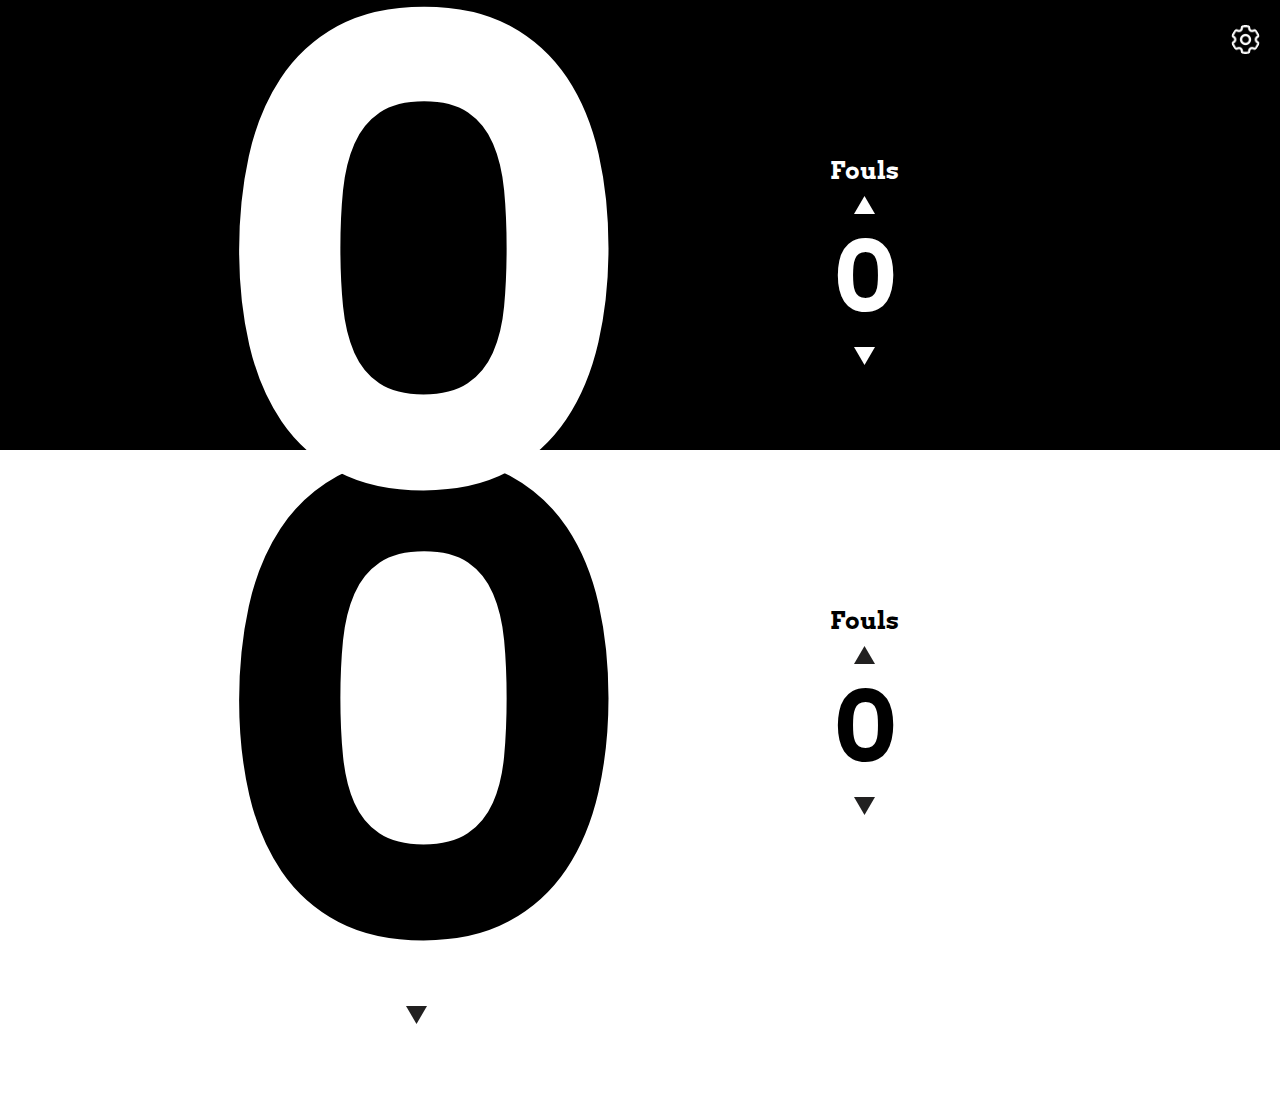
==== index.html @ b9ec0912 "space for pause and refrfesh icon" ====
<!DOCTYPE html>
<html lang="en">
<head>
    <meta charset="UTF-8">
    <meta http-equiv="X-UA-Compatible" content="IE=edge">
    <meta name="viewport" content="width=device-width, initial-scale=1.0">
    <link rel="stylesheet" href="./css/styles.css">
    <title>Score App</title>
</head>
<body>
  <section>
    <div class="black_side">
        <img src="images/setting@2x.png" class="settings">
        
        <h1 contenteditable>Team A</h1>
        <div class="flexbox">
            <div class="whitescore">
            
                <img src="images/Polygon -1@2x.png">
                <h2 class="score">0</h2>
                <img src="images/Polygon -2@2x.png" >
            </div>
            <div class="whitefoul">
                <h2>Fouls</h2>
                <img src="images/Polygon -1@2x.png" alt="">
                <h2 class="fouls">0</h2>
                <img src="images/Polygon -2@2x.png">
                
                
            </div>
        </div>
    </div>
    
    <div class="white_side">
        <h1 contenteditable="true">Team B</h1>
        <div class="flexboxer">
        <div class="blackscore">
            <img src="images/Polygon 1@2x.png" alt="">
            <h2 class="bscore">0</h2>
            <img src="images/Polygon 2@2x.png">
        </div>
        <div class="blackfoul">
            <h2>Fouls</h2>
            <img src="images/Polygon 1@2x.png">
            <h2 class="bfouls">0</h2>
            <img src="images/Polygon 2@2x.png">
        </div>
        </div>
    </div>
    

  </section>
  </div>
   
</body>
</html>
---- css/styles.css ----
@import url('https://fonts.googleapis.com/css2?family=Arvo:ital,wght@0,400;0,700;1,400;1,700&display=swap');

body{
    margin: 0;
    padding: 0;
    font-family: "Arvo", serif;
}

section{
        width: 100%;
        height: 100vh;
}
.black_side{
    text-align: center;
    width: 100%;
    height: 50%;
    color: white;
    background-color: black;
    position: relative;
    display: flex;
    flex-direction: column;
    justify-content: center;
    
}
.white_side{
    display: flex;
    flex-direction: column;
    justify-content: center;
    text-align: center;
    width: 100%;
    height: 50%;  

}

h1{
    /* padding-top: 50px; */
    margin: 0%;
    font-size: 45px;
    width: fit-content;
    margin:0 auto;
}


/* Code syntax for settings icon*/

.settings{
    position: absolute;
    right:20px;
    top: 25px;
}

/*Flexbox codes begin here*/

.flexbox{
    display: flex;
    align-items: center;
    justify-content: center;
    margin-top: 20px;
    
}

.whitescore,.whitefoul{
    width: 35%;
   /* border: red solid 1px; */
}

h2{
    margin: 0;
    margin-bottom: 10px;
}

.score{
    font-size: clamp(.5rem,50vw,65rem);
    height: fit-content;
    line-height: .9;
}

.fouls{
    font-size: 6rem;
}
.flexboxer{
    display: flex;
    align-items: center;
    justify-content: center;
    margin-top: 20px;
}
.blackscore,.blackfoul{
    width: 35%;
}
.bscore{
     font-size: clamp(.5rem,50vw,65rem);
     height: fit-content;
     line-height: .9;
}
.bfouls{
    font-size: 6rem;
}
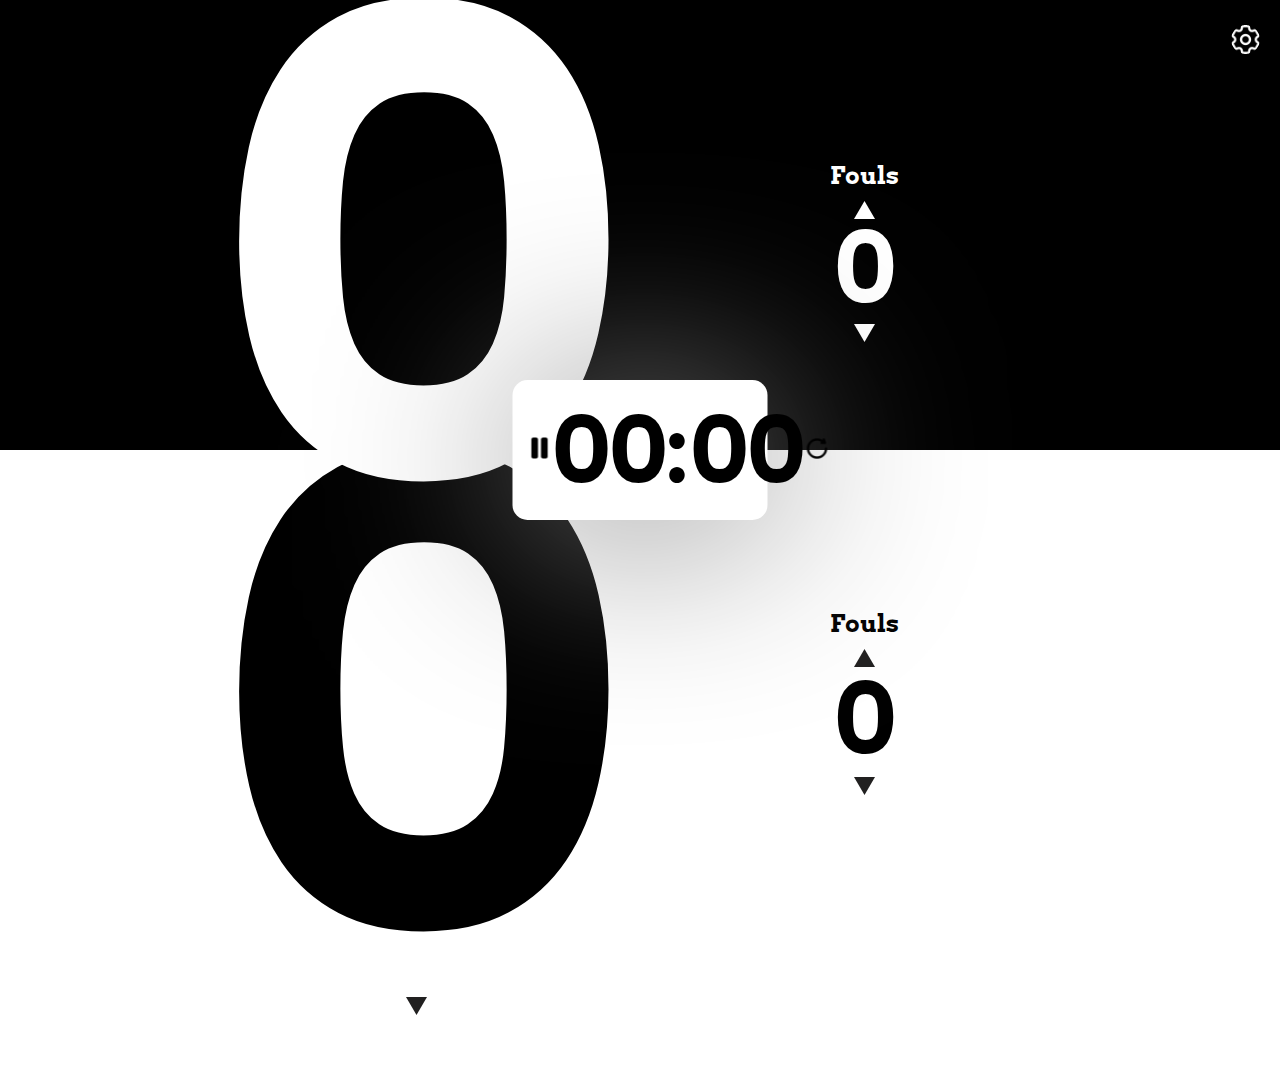
==== commit 48a943c8: "FIrst Commit" ====
--- a/index.html
+++ b/index.html
@@ -16,9 +16,9 @@
         <div class="flexbox">
             <div class="whitescore">
             
-                <img src="images/Polygon -1@2x.png">
+                <img src="images/Polygon -1@2x.png" class="white_arrow_up" onclick="scoreUp()">
                 <h2 class="score">0</h2>
-                <img src="images/Polygon -2@2x.png" >
+                <img src="images/Polygon -2@2x.png" class="white_arrow_down" onclick="scoreDown()">
             </div>
             <div class="whitefoul">
                 <h2>Fouls</h2>
@@ -48,9 +48,26 @@
         </div>
     </div>
     
+    <!-- Timer codes start here -->
+    <div class="timer_parent">
+        <div class="timer_child">
+            <div class="pause_button">
+                <img src="./images/pause.png" alt="pause pause_button">
+            </div>
+        <div class="timer">
+            <h1>00:00</h1>
+        </div>
+        <div class="reset_button">
+            <img src="./images/reset.png" alt="">
+        </div>
+        </div>
+        
+    </div>
 
   </section>
   </div>
    
+  <script src="./js/index.js"></script>
+
 </body>
 </html>--- a/css/styles.css
+++ b/css/styles.css
@@ -6,9 +6,14 @@
     font-family: "Arvo", serif;
 }
 
+img{
+    cursor: pointer;
+}
+
 section{
         width: 100%;
         height: 100vh;
+        position: relative;
 }
 .black_side{
     text-align: center;
@@ -35,7 +40,7 @@
 h1{
     /* padding-top: 50px; */
     margin: 0%;
-    font-size: 45px;
+    font-size: 30px;
     width: fit-content;
     margin:0 auto;
 }
@@ -73,10 +78,12 @@
     font-size: clamp(.5rem,50vw,65rem);
     height: fit-content;
     line-height: .9;
+    pointer-events: none;
 }
 
 .fouls{
     font-size: 6rem;
+    line-height: .95;
 }
 .flexboxer{
     display: flex;
@@ -94,5 +101,32 @@
 }
 .bfouls{
     font-size: 6rem;
+    line-height: 1;
 }
 
+/* Styling for timer starts here */
+
+.timer_parent{
+    position: absolute;
+    background-color: white;
+    top: 50%;
+    left: 50%;
+    transform: translate(-50%,-50%);
+    width: 225px;
+    padding: 15px;
+    border-radius: 15px;
+    filter: drop-shadow(0px 9px 100px rgb(135, 135, 135));
+    
+}
+
+.timer_child{
+    display: flex;
+    align-items: center;
+    justify-content: space-evenly;
+}
+
+.timer h1{
+    font-size: clamp(1rem,7vw,6.5rem);
+}
+
+/* Styling for timer ends here */
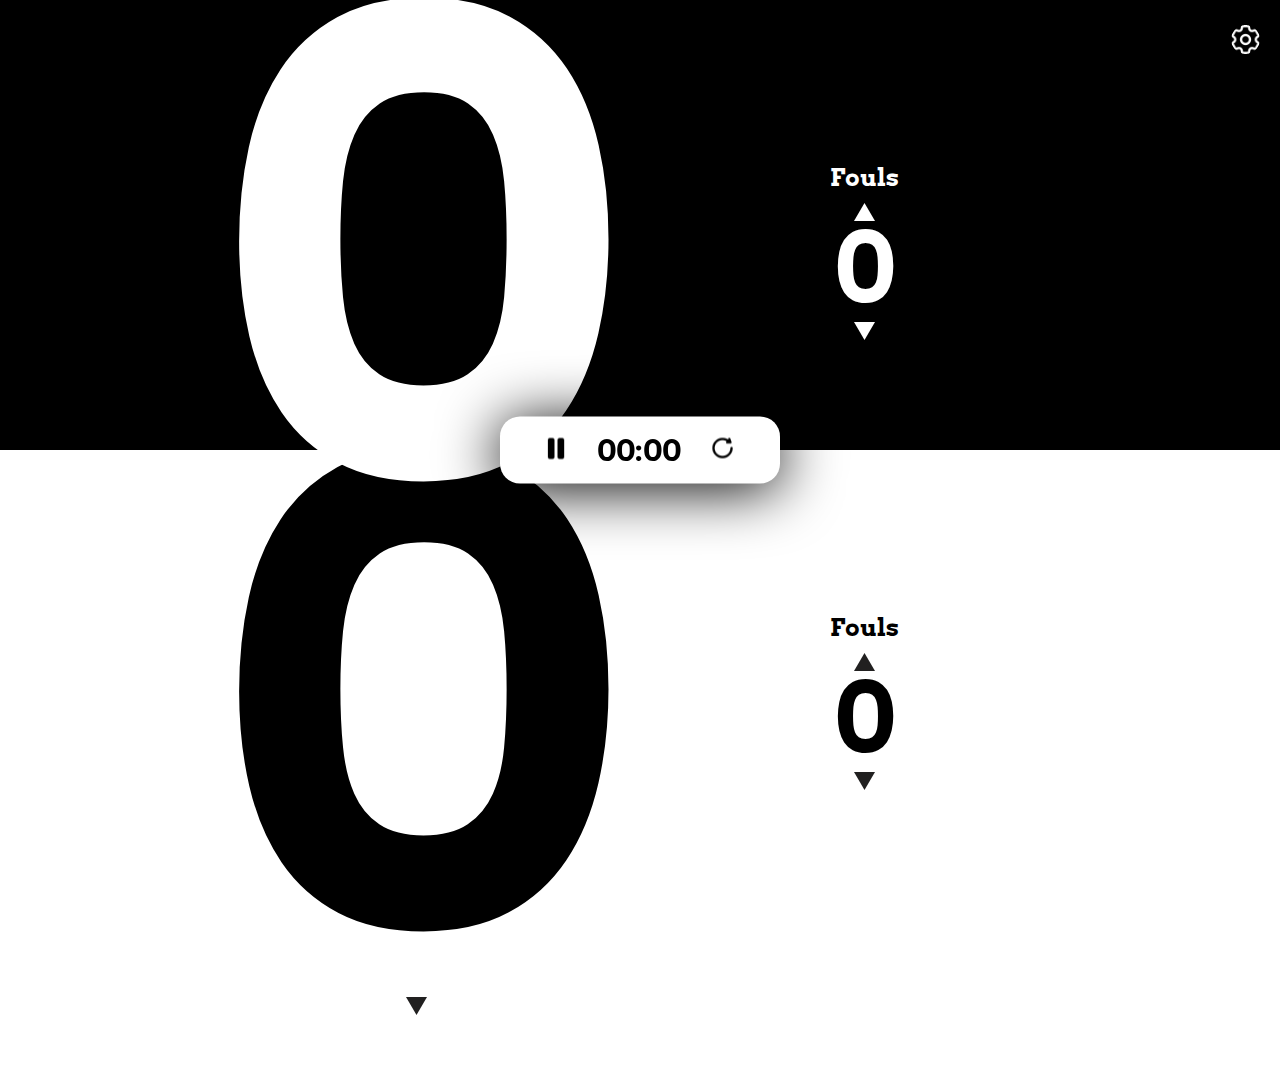
==== commit 993a718f: "code updated" ====
--- a/index.html
+++ b/index.html
@@ -16,9 +16,9 @@
         <div class="flexbox">
             <div class="whitescore">
             
-                <img src="images/Polygon -1@2x.png" class="white_arrow_up" onclick="scoreUp()">
+                <img src="images/Polygon -1@2x.png" class="whitescoreUp" onclick="scoreUp()">
                 <h2 class="score">0</h2>
-                <img src="images/Polygon -2@2x.png" class="white_arrow_down" onclick="scoreDown()">
+                <img src="images/Polygon -2@2x.png" class="whitescoreDown" onclick="scoreDown()">
             </div>
             <div class="whitefoul">
                 <h2>Fouls</h2>
@@ -47,27 +47,28 @@
         </div>
         </div>
     </div>
-    
-    <!-- Timer codes start here -->
     <div class="timer_parent">
         <div class="timer_child">
-            <div class="pause_button">
-                <img src="./images/pause.png" alt="pause pause_button">
+            <div class="pause">
+                <img src="./images/pause.png" alt="pause.png">
             </div>
-        <div class="timer">
-            <h1>00:00</h1>
+            
+            <div class="timer">
+                <h1>00:00</h1>
+              
+            </div>
+
+            <div class="reset">
+                <img src="./images/reset.png" alt="reset.png">
+              </div> 
+
         </div>
-        <div class="reset_button">
-            <img src="./images/reset.png" alt="">
-        </div>
-        </div>
-        
     </div>
 
   </section>
   </div>
+
+  <script src="./indes.js"></script>
    
-  <script src="./js/index.js"></script>
-
 </body>
 </html>--- a/css/styles.css
+++ b/css/styles.css
@@ -4,10 +4,6 @@
     margin: 0;
     padding: 0;
     font-family: "Arvo", serif;
-}
-
-img{
-    cursor: pointer;
 }
 
 section{
@@ -83,7 +79,7 @@
 
 .fouls{
     font-size: 6rem;
-    line-height: .95;
+    line-height: .90;
 }
 .flexboxer{
     display: flex;
@@ -101,32 +97,24 @@
 }
 .bfouls{
     font-size: 6rem;
-    line-height: 1;
+    line-height: .90;
 }
-
-/* Styling for timer starts here */
-
 .timer_parent{
-    position: absolute;
+    position:absolute;
     background-color: white;
     top: 50%;
     left: 50%;
     transform: translate(-50%,-50%);
-    width: 225px;
+    width: 250px;
     padding: 15px;
-    border-radius: 15px;
-    filter: drop-shadow(0px 9px 100px rgb(135, 135, 135));
-    
+    border-radius: 20px;
+    filter: drop-shadow(0px 5px 30px black);
+
+}
+.timer_child{
+    display: flex;
+    justify-content: space-evenly;
+    align-items: center;
+
 }
 
-.timer_child{
-    display: flex;
-    align-items: center;
-    justify-content: space-evenly;
-}
-
-.timer h1{
-    font-size: clamp(1rem,7vw,6.5rem);
-}
-
-/* Styling for timer ends here */
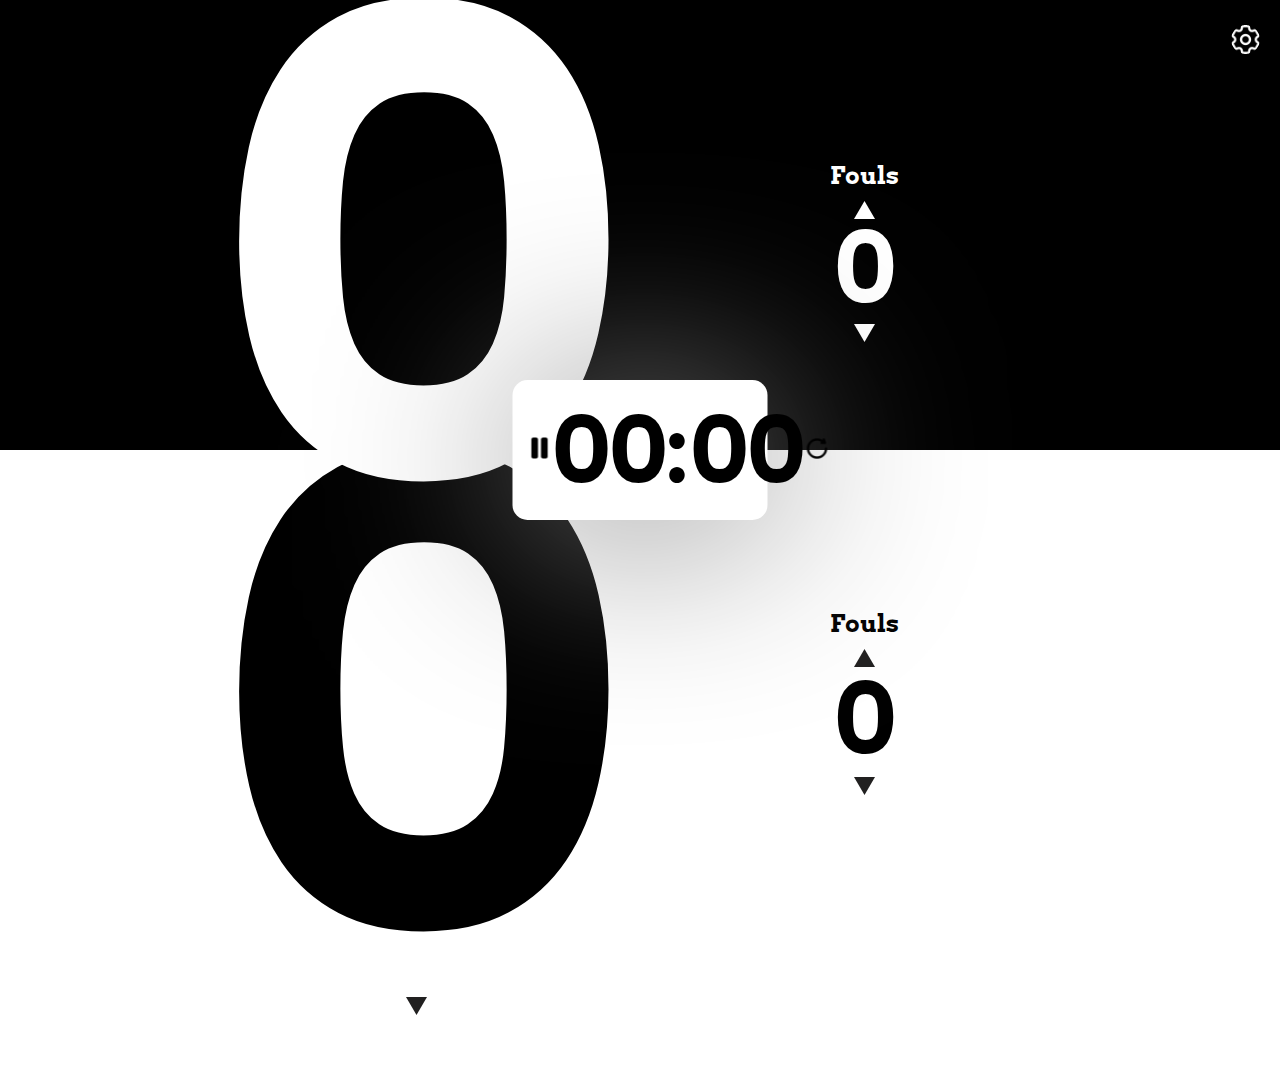
==== commit a144f48a: "check button icon added" ====
--- a/index.html
+++ b/index.html
@@ -12,19 +12,19 @@
     <div class="black_side">
         <img src="images/setting@2x.png" class="settings">
         
-        <h1 contenteditable>Team A</h1>
+        <h1 contenteditable class="first_team">Team A <img src="./images/check-mark.png" alt="icon" class="accept_icon"></h1>
         <div class="flexbox">
             <div class="whitescore">
             
-                <img src="images/Polygon -1@2x.png" class="whitescoreUp" onclick="scoreUp()">
+                <img src="images/Polygon -1@2x.png" class="white_arrow_up" onclick="scoreUp()">
                 <h2 class="score">0</h2>
-                <img src="images/Polygon -2@2x.png" class="whitescoreDown" onclick="scoreDown()">
+                <img src="images/Polygon -2@2x.png" class="white_arrow_down" onclick="scoreDown()">
             </div>
             <div class="whitefoul">
                 <h2>Fouls</h2>
-                <img src="images/Polygon -1@2x.png" alt="">
+                <img src="images/Polygon -1@2x.png" alt="" class="whiteFoulsUp" onclick="whiteFoulsUp()">
                 <h2 class="fouls">0</h2>
-                <img src="images/Polygon -2@2x.png">
+                <img src="images/Polygon -2@2x.png" class="whiteFoulsDown" onclick="whiteFoulsDown()">
                 
                 
             </div>
@@ -32,7 +32,7 @@
     </div>
     
     <div class="white_side">
-        <h1 contenteditable="true">Team B</h1>
+        <h1 contenteditable="true" class="second_team">Team B</h1>
         <div class="flexboxer">
         <div class="blackscore">
             <img src="images/Polygon 1@2x.png" alt="">
@@ -47,28 +47,27 @@
         </div>
         </div>
     </div>
+    
+    <!-- Timer codes start here -->
     <div class="timer_parent">
         <div class="timer_child">
-            <div class="pause">
-                <img src="./images/pause.png" alt="pause.png">
+            <div class="pause_button">
+                <img src="./images/pause.png" alt="pause pause_button">
             </div>
-            
-            <div class="timer">
-                <h1>00:00</h1>
-              
-            </div>
-
-            <div class="reset">
-                <img src="./images/reset.png" alt="reset.png">
-              </div> 
-
+        <div class="timer">
+            <h1>00:00</h1>
         </div>
+        <div class="reset_button">
+            <img src="./images/reset.png" alt="">
+        </div>
+        </div>
+        
     </div>
 
   </section>
   </div>
+   
+  <script src="./js/index.js"></script>
 
-  <script src="./indes.js"></script>
-   
 </body>
 </html>--- a/css/styles.css
+++ b/css/styles.css
@@ -4,6 +4,10 @@
     margin: 0;
     padding: 0;
     font-family: "Arvo", serif;
+}
+
+img{
+    cursor: pointer;
 }
 
 section{
@@ -79,7 +83,7 @@
 
 .fouls{
     font-size: 6rem;
-    line-height: .90;
+    line-height: .95;
 }
 .flexboxer{
     display: flex;
@@ -97,24 +101,41 @@
 }
 .bfouls{
     font-size: 6rem;
-    line-height: .90;
+    line-height: 1;
 }
+
+/* Styling for timer starts here */
+
 .timer_parent{
-    position:absolute;
+    position: absolute;
     background-color: white;
     top: 50%;
     left: 50%;
     transform: translate(-50%,-50%);
-    width: 250px;
+    width: 225px;
     padding: 15px;
-    border-radius: 20px;
-    filter: drop-shadow(0px 5px 30px black);
+    border-radius: 15px;
+    filter: drop-shadow(0px 9px 100px rgb(135, 135, 135));
+    
+}
 
-}
 .timer_child{
     display: flex;
+    align-items: center;
     justify-content: space-evenly;
-    align-items: center;
-
 }
 
+.timer h1{
+    font-size: clamp(1rem,7vw,6.5rem);
+}
+
+/* Styling for timer ends here */
+.fouls{
+    pointer-events: none;
+}
+
+.first_team img{
+    width: 12%;
+    margin-left: 20px;
+    display: none;
+}
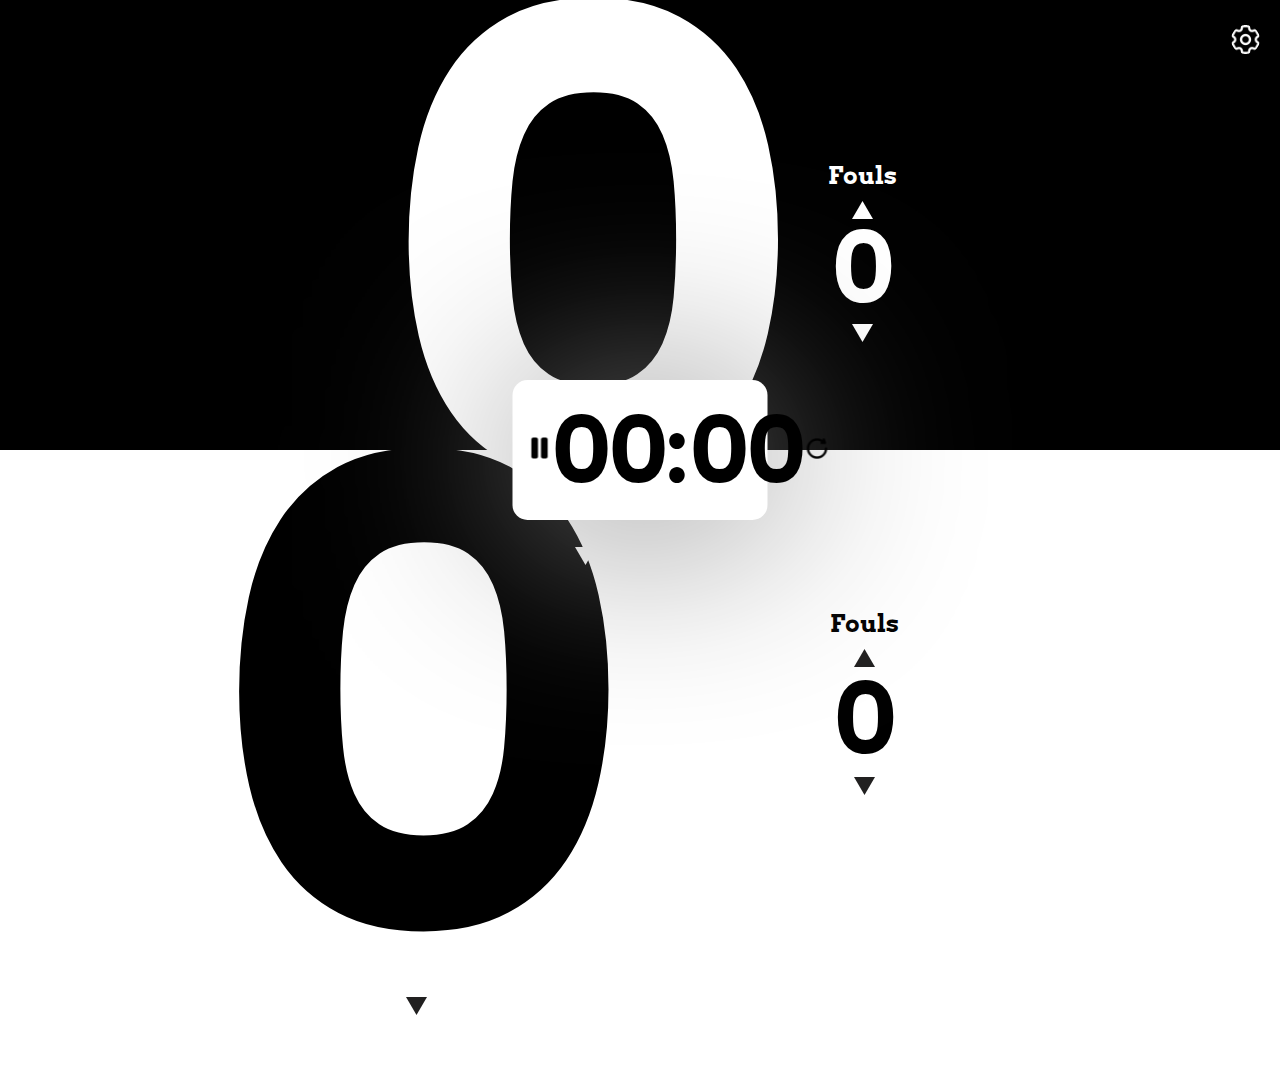
==== commit 64d6b5d1: "Session storge programming done" ====
--- a/index.html
+++ b/index.html
@@ -11,8 +11,15 @@
   <section>
     <div class="black_side">
         <img src="images/setting@2x.png" class="settings">
+        <div class="team_names">
+            <h1 contenteditable class="first_team">Team A</h1>
+            <div class="accept_icon_container">
+                <img src="./images/check-mark.png" alt="accept icon" class="accept_icon">
+            </div>
+            
+        </div>
         
-        <h1 contenteditable class="first_team">Team A <img src="./images/check-mark.png" alt="icon" class="accept_icon"></h1>
+
         <div class="flexbox">
             <div class="whitescore">
             
@@ -25,6 +32,7 @@
                 <img src="images/Polygon -1@2x.png" alt="" class="whiteFoulsUp" onclick="whiteFoulsUp()">
                 <h2 class="fouls">0</h2>
                 <img src="images/Polygon -2@2x.png" class="whiteFoulsDown" onclick="whiteFoulsDown()">
+                
                 
                 
             </div>
--- a/css/styles.css
+++ b/css/styles.css
@@ -42,7 +42,7 @@
     margin: 0%;
     font-size: 30px;
     width: fit-content;
-    margin:0 auto;
+    /* margin:0 auto; */
 }
 
 
@@ -65,8 +65,9 @@
 }
 
 .whitescore,.whitefoul{
-    width: 35%;
-   /* border: red solid 1px; */
+    /* width: 35%;
+   border: red solid 1px; */
+   margin: 0 20px;
 }
 
 h2{
@@ -134,8 +135,20 @@
     pointer-events: none;
 }
 
-.first_team img{
-    width: 12%;
+/* Team names styling */
+
+.team_names{
+    display: flex;
+    justify-content: center;
+    align-items: center;
+}
+
+.accept_icon_container{
+    width: 5%;
+}
+
+.accept_icon{
+    width: 100%;
     margin-left: 20px;
     display: none;
 }
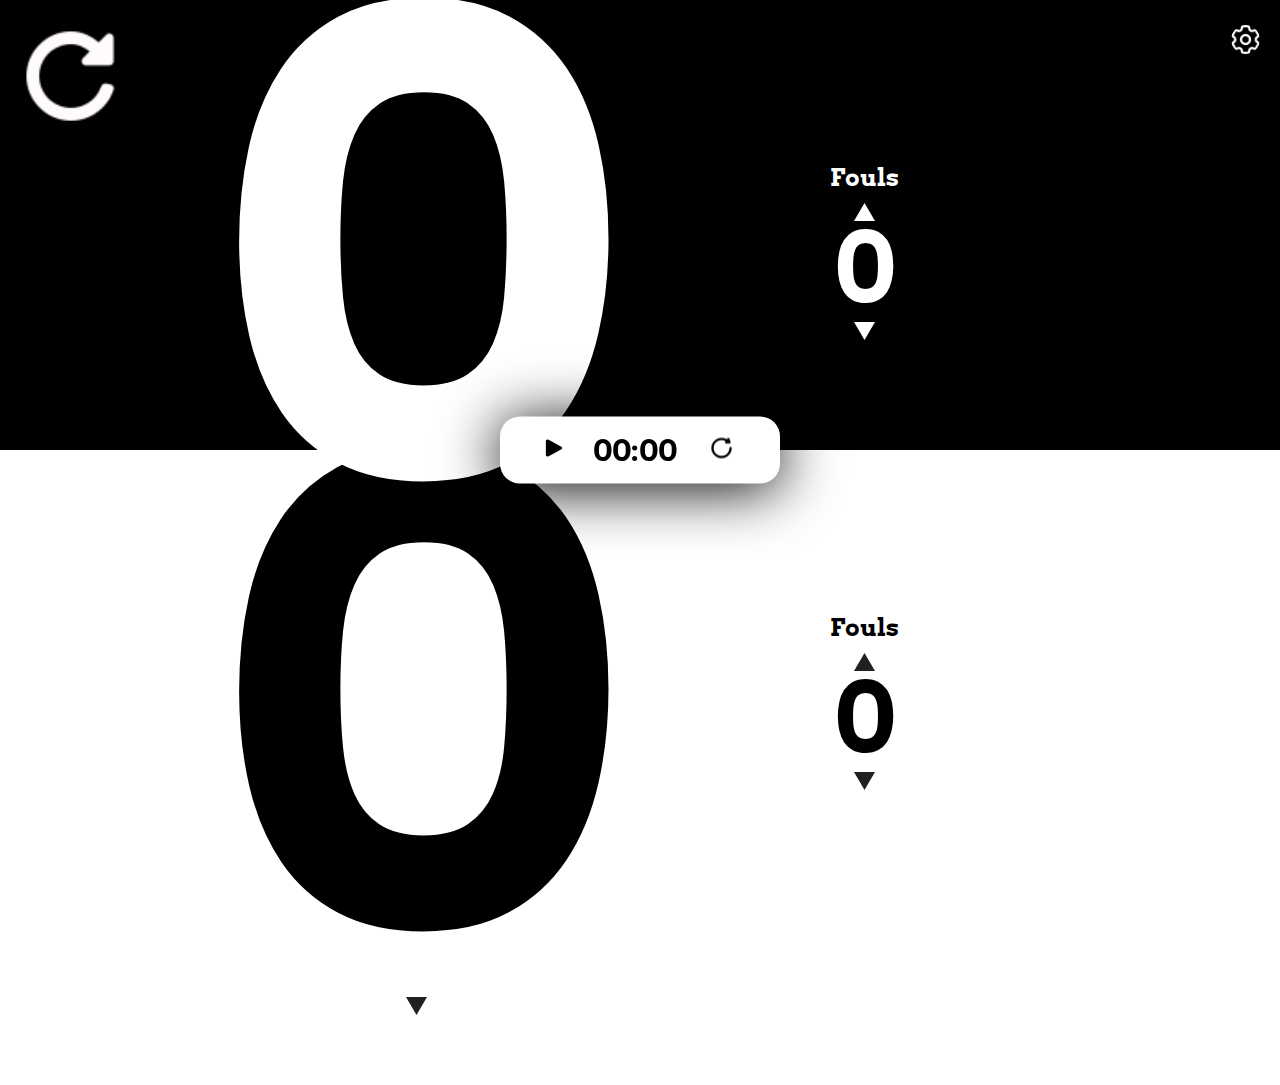
==== commit eab619d3: "boolean and Timer functions" ====
--- a/index.html
+++ b/index.html
@@ -10,29 +10,28 @@
 <body>
   <section>
     <div class="black_side">
+        
+        <img src="/images/refresh-arrow.png" alt="refresh" class="refresh">
+        
         <img src="images/setting@2x.png" class="settings">
-        <div class="team_names">
-            <h1 contenteditable class="first_team">Team A</h1>
-            <div class="accept_icon_container">
-                <img src="./images/check-mark.png" alt="accept icon" class="accept_icon">
-            </div>
-            
+        <div class="teamwork">
+        <h1 contenteditable class="firstteam">Team A</h1>
+        <div class="done_container">
+        <img src="/images/check-mark.png" alt="done" class="done_icon">
         </div>
-        
-
+        </div>
         <div class="flexbox">
             <div class="whitescore">
             
-                <img src="images/Polygon -1@2x.png" class="white_arrow_up" onclick="scoreUp()">
+                <img src="images/Polygon -1@2x.png" class="whitescoreUp" onclick="scoreUp()">
                 <h2 class="score">0</h2>
-                <img src="images/Polygon -2@2x.png" class="white_arrow_down" onclick="scoreDown()">
+                <img src="images/Polygon -2@2x.png" class="whitescoreDown" onclick="scoreDown()">
             </div>
             <div class="whitefoul">
                 <h2>Fouls</h2>
-                <img src="images/Polygon -1@2x.png" alt="" class="whiteFoulsUp" onclick="whiteFoulsUp()">
+                <img src="images/Polygon -1@2x.png" alt=""  class="foulsup" onclick="foulsup()">
                 <h2 class="fouls">0</h2>
-                <img src="images/Polygon -2@2x.png" class="whiteFoulsDown" onclick="whiteFoulsDown()">
-                
+                <img src="images/Polygon -2@2x.png" class="foulsdown" onclick="foulsdown()">
                 
                 
             </div>
@@ -40,42 +39,49 @@
     </div>
     
     <div class="white_side">
-        <h1 contenteditable="true" class="second_team">Team B</h1>
+        <div class="newteamwork">
+        <h1 contenteditable class="secondteam">Team B</h1>
+        <div class="doneblack_container">
+            <img src="/images/chekboxblack.png" alt="doneblack" class="doneblack_icon">
+        </div>
+        </div>
         <div class="flexboxer">
         <div class="blackscore">
-            <img src="images/Polygon 1@2x.png" alt="">
+            <img src="images/Polygon 1@2x.png" alt="" class="bscoreup" onclick="bscoreup()">
             <h2 class="bscore">0</h2>
-            <img src="images/Polygon 2@2x.png">
+            <img src="images/Polygon 2@2x.png" class="bscoredown" onclick="bscoredown()">
         </div>
         <div class="blackfoul">
             <h2>Fouls</h2>
-            <img src="images/Polygon 1@2x.png">
+            <img src="images/Polygon 1@2x.png" class="bfoulup" onclick="bfoulup()">
             <h2 class="bfouls">0</h2>
-            <img src="images/Polygon 2@2x.png">
+            <img src="images/Polygon 2@2x.png" class="bfouldown" onclick="bfouldown()">
         </div>
         </div>
     </div>
-    
-    <!-- Timer codes start here -->
     <div class="timer_parent">
         <div class="timer_child">
-            <div class="pause_button">
-                <img src="./images/pause.png" alt="pause pause_button">
+            <div class="play">
+                <img src="./images/play-button-arrowhead.png" alt="play.png" class="playbutton">
             </div>
-        <div class="timer">
-            <h1>00:00</h1>
+            
+            <div class="timer">
+                <h1><span id="min">00</span>:<span contenteditable="true" id="sec">00</span></h1>
+              
+            </div>
+
+            <div class="reset">
+                <img src="./images/reset.png" alt="reset.png">
+              </div> 
+
         </div>
-        <div class="reset_button">
-            <img src="./images/reset.png" alt="">
-        </div>
-        </div>
-        
     </div>
 
   </section>
   </div>
+
+  <script src="./indes.js"></script>
+  <script src="./timer.js"></script>
    
-  <script src="./js/index.js"></script>
-
 </body>
 </html>--- a/css/styles.css
+++ b/css/styles.css
@@ -4,10 +4,6 @@
     margin: 0;
     padding: 0;
     font-family: "Arvo", serif;
-}
-
-img{
-    cursor: pointer;
 }
 
 section{
@@ -42,7 +38,7 @@
     margin: 0%;
     font-size: 30px;
     width: fit-content;
-    /* margin:0 auto; */
+    
 }
 
 
@@ -65,9 +61,8 @@
 }
 
 .whitescore,.whitefoul{
-    /* width: 35%;
-   border: red solid 1px; */
-   margin: 0 20px;
+    width: 35%;
+   /* border: red solid 1px; */
 }
 
 h2{
@@ -84,7 +79,8 @@
 
 .fouls{
     font-size: 6rem;
-    line-height: .95;
+    line-height: .90;
+    pointer-events: none;
 }
 .flexboxer{
     display: flex;
@@ -99,56 +95,78 @@
      font-size: clamp(.5rem,50vw,65rem);
      height: fit-content;
      line-height: .9;
+     pointer-events: none;
 }
 .bfouls{
     font-size: 6rem;
-    line-height: 1;
+    line-height: .90;
+    pointer-events: none;
 }
-
-/* Styling for timer starts here */
-
 .timer_parent{
-    position: absolute;
+    position:absolute;
     background-color: white;
     top: 50%;
     left: 50%;
     transform: translate(-50%,-50%);
-    width: 225px;
+    width: 250px;
     padding: 15px;
-    border-radius: 15px;
-    filter: drop-shadow(0px 9px 100px rgb(135, 135, 135));
-    
+    border-radius: 20px;
+    filter: drop-shadow(0px 5px 30px black);
+
+}
+.timer_child{
+    display: flex;
+    justify-content: space-evenly;
+    align-items: center;
+
 }
 
-.timer_child{
-    display: flex;
-    align-items: center;
-    justify-content: space-evenly;
-}
-
-.timer h1{
-    font-size: clamp(1rem,7vw,6.5rem);
-}
-
-/* Styling for timer ends here */
-.fouls{
-    pointer-events: none;
-}
-
-/* Team names styling */
-
-.team_names{
+.teamwork{
     display: flex;
     justify-content: center;
     align-items: center;
 }
 
-.accept_icon_container{
-    width: 5%;
+.done_container{
+    width: 7.555%;
 }
 
-.accept_icon{
+.done_icon{
+    width:100% ;
+    margin-left: 20px ;
+    display: none;
+
+}
+
+.newteamwork{
+    display: flex;
+    justify-content: center;
+    align-items: center;
+}
+
+.doneblack_container{
+    width: 7.5%;
+}
+
+.doneblack_icon{
+    width:100% ;
+    margin-left: 20px ;
+    display: none;
+
+}
+
+.refresh{
+    position: absolute;
+    left:20px;
+    top: 25px;
+    width: 8%;
+}
+
+.play{
+    width: 7%;
+}
+
+.playbutton{
     width: 100%;
-    margin-left: 20px;
-    display: none;
 }
+
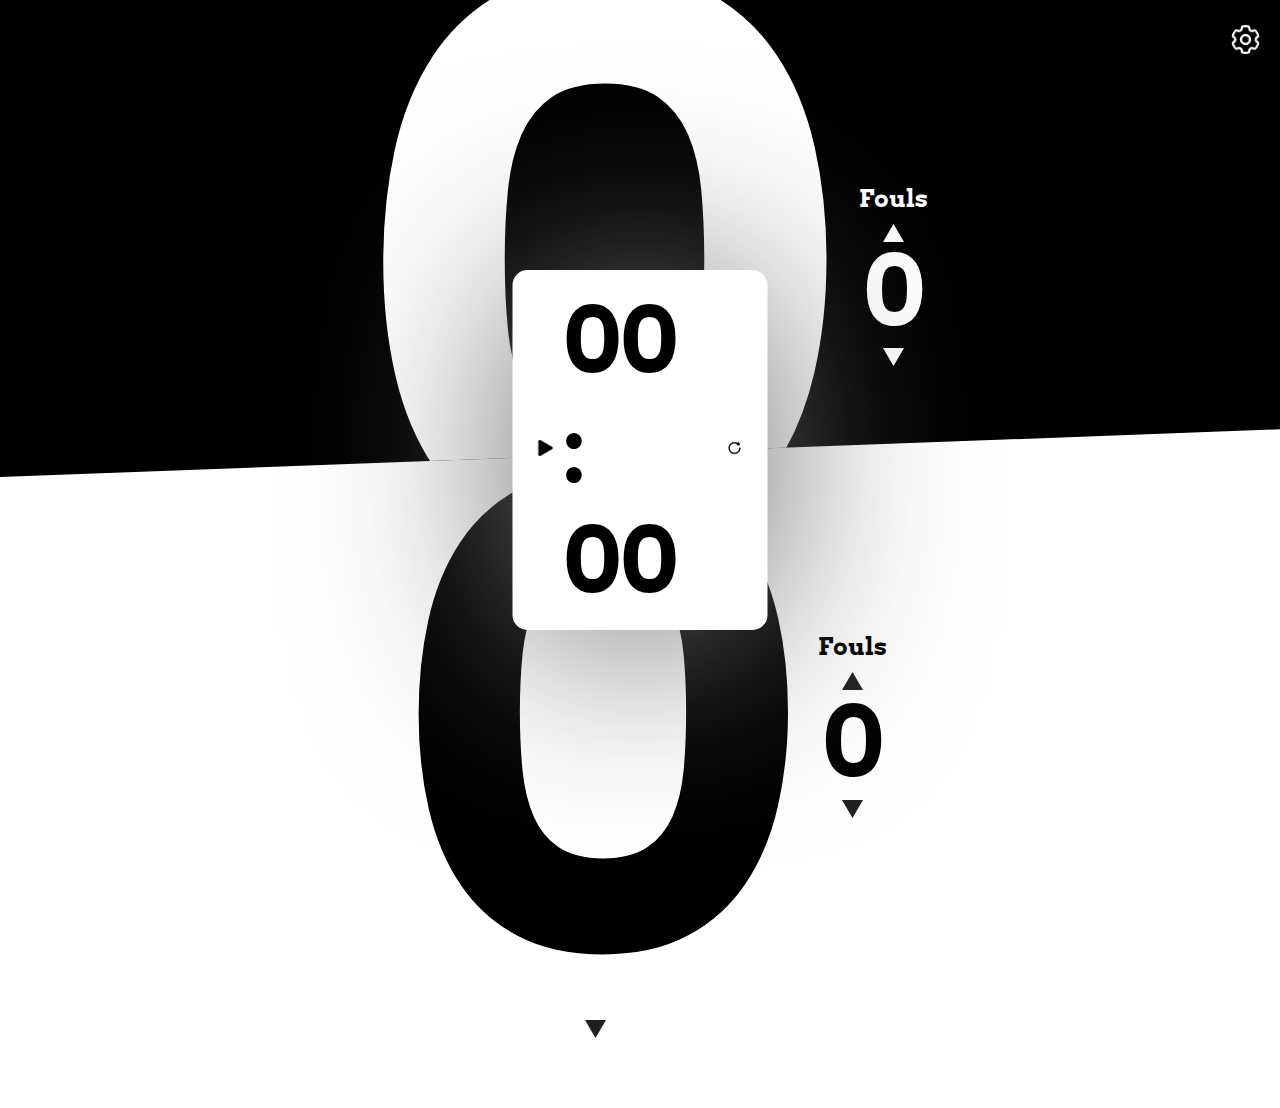
==== commit 27c7566d: "PWA setup in progress" ====
--- a/index.html
+++ b/index.html
@@ -5,83 +5,96 @@
     <meta http-equiv="X-UA-Compatible" content="IE=edge">
     <meta name="viewport" content="width=device-width, initial-scale=1.0">
     <link rel="stylesheet" href="./css/styles.css">
+    <link rel="manifest" href="./manifest.json">
+    <link rel="apple-touch-icon" href="./images/icons/keepscore_x96.png">
     <title>Score App</title>
 </head>
 <body>
   <section>
     <div class="black_side">
+        <img src="images/setting@2x.png" class="settings">
+        <!-- <div class="team_names">
+            <h1 contenteditable class="first_team">Team A</h1>
+            <div class="accept_icon_container">
+                <img src="./images/check-mark.png" alt="accept icon" class="accept_icon">
+            </div>
+            
+        </div> -->
         
-        <img src="/images/refresh-arrow.png" alt="refresh" class="refresh">
-        
-        <img src="images/setting@2x.png" class="settings">
-        <div class="teamwork">
-        <h1 contenteditable class="firstteam">Team A</h1>
-        <div class="done_container">
-        <img src="/images/check-mark.png" alt="done" class="done_icon">
+        <div class="score_foul_container">
+             <div class="team_names">
+            <h1 contenteditable class="first_team">Home</h1>
+            <div class="accept_icon_container">
+                <img src="./images/check-mark.png" alt="accept icon" class="accept_icon">
+            </div>
+            
+            </div>
+
+            <div class="flexbox">
+                <div class="whitescore">
+                
+                    <img src="images/Polygon -1@2x.png" class="white_arrow_up" onclick="scoreUp()">
+                    <h2 class="score">0</h2>
+                    <img src="images/Polygon -2@2x.png" class="white_arrow_down" onclick="scoreDown()">
+                </div>
+                <div class="whitefoul">
+                    <h2>Fouls</h2>
+                    <img src="images/Polygon -1@2x.png" alt="" class="whiteFoulsUp" onclick="whiteFoulsUp()">
+                    <h2 class="fouls">0</h2>
+                    <img src="images/Polygon -2@2x.png" class="whiteFoulsDown" onclick="whiteFoulsDown()">
+                    
+                    
+                    
+                </div>
+            </div>
         </div>
+       
+    </div>
+    
+    <div class="white_side">
+        <div class="team_names">
+            <h1 contenteditable class="second_team">Visitors</h1>
+            <div class="accept_icon_container">
+                <img src="./images/check-mark-black.png" alt="accept icon" class="accept_icon_black">
+            </div>
+            
         </div>
         <div class="flexbox">
-            <div class="whitescore">
-            
-                <img src="images/Polygon -1@2x.png" class="whitescoreUp" onclick="scoreUp()">
-                <h2 class="score">0</h2>
-                <img src="images/Polygon -2@2x.png" class="whitescoreDown" onclick="scoreDown()">
-            </div>
-            <div class="whitefoul">
-                <h2>Fouls</h2>
-                <img src="images/Polygon -1@2x.png" alt=""  class="foulsup" onclick="foulsup()">
-                <h2 class="fouls">0</h2>
-                <img src="images/Polygon -2@2x.png" class="foulsdown" onclick="foulsdown()">
-                
-                
-            </div>
+        <div class="blackscore">
+            <img src="images/Polygon 1@2x.png" alt="">
+            <h2 class="bscore">0</h2>
+            <img src="images/Polygon 2@2x.png">
+        </div>
+        <div class="blackfoul">
+            <h2>Fouls</h2>
+            <img src="images/Polygon 1@2x.png">
+            <h2 class="bfouls">0</h2>
+            <img src="images/Polygon 2@2x.png">
+        </div>
         </div>
     </div>
     
-    <div class="white_side">
-        <div class="newteamwork">
-        <h1 contenteditable class="secondteam">Team B</h1>
-        <div class="doneblack_container">
-            <img src="/images/chekboxblack.png" alt="doneblack" class="doneblack_icon">
+    <!-- Timer codes start here -->
+    <div class="timer_parent">
+        <div class="timer_child">
+            <div class="pause_play_button">
+                <img src="./images/play.png" alt="pause_button">
+            </div>
+        <div class="timer">
+            <h1><span class="min" onkeypress="return (this.innerText.length <= 1)" contenteditable="true" inputmode="decimal">00</span> : <span class="sec" contenteditable="true" inputmode="decimal">00</span> </h1>
+        </div>
+        <div class="reset_button">
+            <img src="./images/reset.png" alt="">
         </div>
         </div>
-        <div class="flexboxer">
-        <div class="blackscore">
-            <img src="images/Polygon 1@2x.png" alt="" class="bscoreup" onclick="bscoreup()">
-            <h2 class="bscore">0</h2>
-            <img src="images/Polygon 2@2x.png" class="bscoredown" onclick="bscoredown()">
-        </div>
-        <div class="blackfoul">
-            <h2>Fouls</h2>
-            <img src="images/Polygon 1@2x.png" class="bfoulup" onclick="bfoulup()">
-            <h2 class="bfouls">0</h2>
-            <img src="images/Polygon 2@2x.png" class="bfouldown" onclick="bfouldown()">
-        </div>
-        </div>
-    </div>
-    <div class="timer_parent">
-        <div class="timer_child">
-            <div class="play">
-                <img src="./images/play-button-arrowhead.png" alt="play.png" class="playbutton">
-            </div>
-            
-            <div class="timer">
-                <h1><span id="min">00</span>:<span contenteditable="true" id="sec">00</span></h1>
-              
-            </div>
-
-            <div class="reset">
-                <img src="./images/reset.png" alt="reset.png">
-              </div> 
-
-        </div>
+        
     </div>
 
   </section>
   </div>
+  <script src="./js/gsap.js"></script>
+  <script src="./js/index.js"></script>
+  <script src="./js/timer.js"></script>
 
-  <script src="./indes.js"></script>
-  <script src="./timer.js"></script>
-   
 </body>
 </html>--- a/css/styles.css
+++ b/css/styles.css
@@ -1,9 +1,18 @@
 @import url('https://fonts.googleapis.com/css2?family=Arvo:ital,wght@0,400;0,700;1,400;1,700&display=swap');
+
+@font-face {
+    font-family: collegeSlab;
+    src: url(../fonts/CollegeSlabSC.otf);
+}
 
 body{
     margin: 0;
     padding: 0;
     font-family: "Arvo", serif;
+}
+
+img{
+    cursor: pointer;
 }
 
 section{
@@ -14,14 +23,14 @@
 .black_side{
     text-align: center;
     width: 100%;
-    height: 50%;
+    height: 53%;
     color: white;
     background-color: black;
     position: relative;
     display: flex;
     flex-direction: column;
     justify-content: center;
-    
+    clip-path: polygon(0 0, 100% 0%, 100% 90%, 0% 100%);
 }
 .white_side{
     display: flex;
@@ -29,7 +38,7 @@
     justify-content: center;
     text-align: center;
     width: 100%;
-    height: 50%;  
+    height: 47%;  
 
 }
 
@@ -38,7 +47,7 @@
     margin: 0%;
     font-size: 30px;
     width: fit-content;
-    
+    /* margin:0 auto; */
 }
 
 
@@ -56,13 +65,14 @@
     display: flex;
     align-items: center;
     justify-content: center;
-    margin-top: 20px;
+    margin-top: 40px;
     
 }
 
 .whitescore,.whitefoul{
-    width: 35%;
-   /* border: red solid 1px; */
+    /* width: 35%;
+   border: red solid 1px; */
+   margin: 0 10px;
 }
 
 h2{
@@ -71,16 +81,16 @@
 }
 
 .score{
-    font-size: clamp(.5rem,50vw,65rem);
+    font-size: clamp(.5rem,60vw,58rem);
     height: fit-content;
     line-height: .9;
     pointer-events: none;
+    /* font-family: collegeSlab; */
 }
 
 .fouls{
     font-size: 6rem;
-    line-height: .90;
-    pointer-events: none;
+    line-height: .95;
 }
 .flexboxer{
     display: flex;
@@ -89,84 +99,89 @@
     margin-top: 20px;
 }
 .blackscore,.blackfoul{
-    width: 35%;
+    margin: 0px 10px;
 }
 .bscore{
      font-size: clamp(.5rem,50vw,65rem);
      height: fit-content;
      line-height: .9;
-     pointer-events: none;
 }
 .bfouls{
     font-size: 6rem;
-    line-height: .90;
-    pointer-events: none;
+    line-height: 1;
 }
+
+/* Styling for timer starts here */
+
 .timer_parent{
-    position:absolute;
+    position: absolute;
     background-color: white;
     top: 50%;
     left: 50%;
     transform: translate(-50%,-50%);
-    width: 250px;
+    width: 225px;
     padding: 15px;
-    border-radius: 20px;
-    filter: drop-shadow(0px 5px 30px black);
+    border-radius: 15px;
+    filter: drop-shadow(0px 9px 100px rgb(111, 111, 111));
+    
+}
 
-}
 .timer_child{
     display: flex;
+    align-items: center;
     justify-content: space-evenly;
-    align-items: center;
-
 }
 
-.teamwork{
+.timer h1{
+    font-size: clamp(1rem,7vw,6.5rem);
+}
+
+/* Styling for timer ends here */
+.fouls{
+    pointer-events: none;
+}
+
+/* Team names styling */
+
+/* .team_names{
+    display: flex;
+    justify-content: center;
+    align-items: center;
+} */
+
+.accept_icon_container img{
+    width: 45%;
+}
+
+.accept_icon,.accept_icon_black{
+    width: 100%;
+    margin-left: 20px;
+    display: none;
+}
+
+.pause_play_button,.reset_button{
+    width: 13%;
+    margin: 10px;
+}
+
+.pause_play_button img,.reset_button img{
+    width: 100%;
+}
+
+.team_names{
     display: flex;
     justify-content: center;
     align-items: center;
 }
 
-.done_container{
-    width: 7.555%;
-}
-
-.done_icon{
-    width:100% ;
-    margin-left: 20px ;
-    display: none;
-
-}
-
-.newteamwork{
+.score_foul_container{
+    text-align: center;
     display: flex;
+    flex-direction: column;
     justify-content: center;
     align-items: center;
 }
 
-.doneblack_container{
-    width: 7.5%;
+.white_arrow_up,.white_arrow_down{
+    display: none;
 }
-
-.doneblack_icon{
-    width:100% ;
-    margin-left: 20px ;
-    display: none;
-
-}
-
-.refresh{
-    position: absolute;
-    left:20px;
-    top: 25px;
-    width: 8%;
-}
-
-.play{
-    width: 7%;
-}
-
-.playbutton{
-    width: 100%;
-}
-
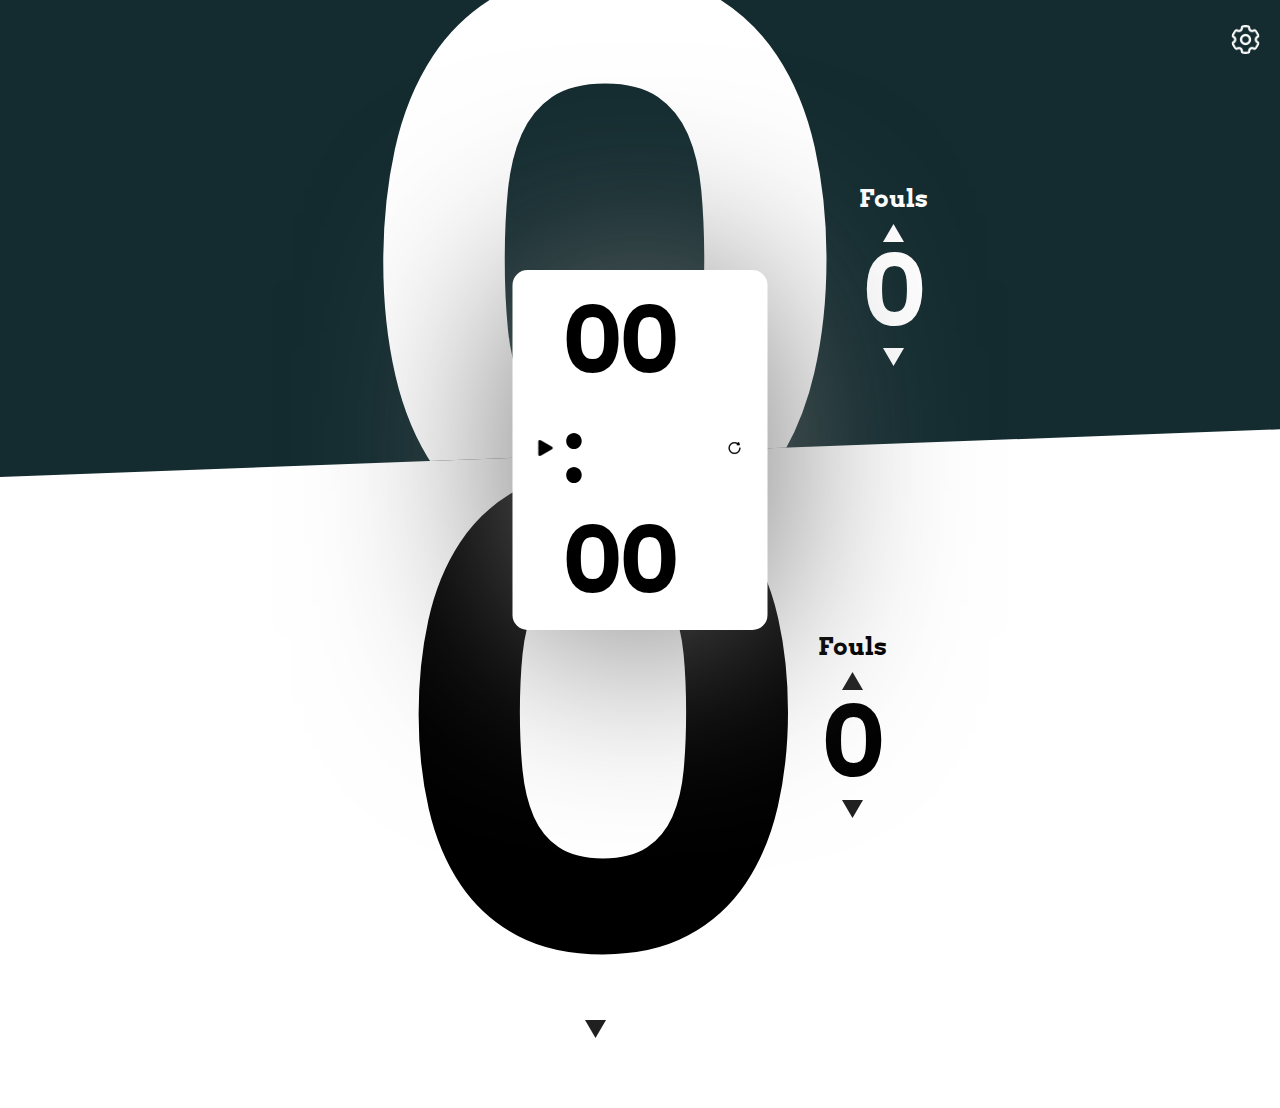
==== commit 6a663ef0: "PWA Setup done" ====
--- a/index.html
+++ b/index.html
@@ -95,6 +95,7 @@
   <script src="./js/gsap.js"></script>
   <script src="./js/index.js"></script>
   <script src="./js/timer.js"></script>
+  <script src="./sw.js"></script>
 
 </body>
 </html>--- a/css/styles.css
+++ b/css/styles.css
@@ -5,10 +5,16 @@
     src: url(../fonts/CollegeSlabSC.otf);
 }
 
+@font-face{
+    font-family: Arvo;
+    src:url(../fonts/Arvo-Regular.ttf)
+}
+
 body{
     margin: 0;
     padding: 0;
-    font-family: "Arvo", serif;
+    font-family: Arvo, sans-serif;
+    overscroll-behavior: none;
 }
 
 img{
@@ -25,7 +31,7 @@
     width: 100%;
     height: 53%;
     color: white;
-    background-color: black;
+    background-color: #142c30;
     position: relative;
     display: flex;
     flex-direction: column;
